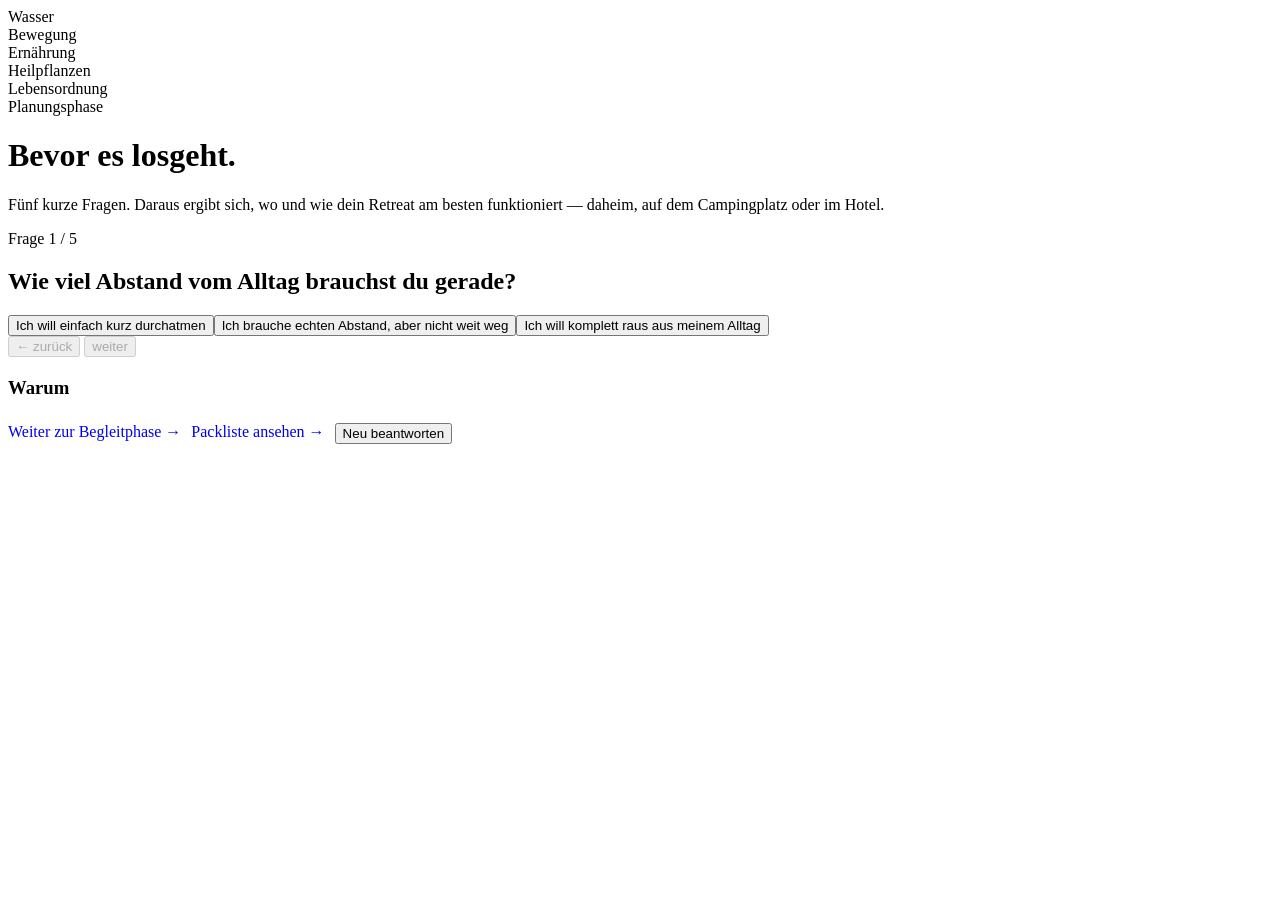
==== index.html @ 0ec99fc5 "Add files via upload" ====
<!doctype html>
<html lang="de">
<head>
<meta charset="utf-8">
<meta name="viewport" content="width=device-width, initial-scale=1">
<title>Retreat · Planungsphase</title>
<meta name="theme-color" content="#EFEDE4">
<link rel="manifest" href="manifest.webmanifest">
<link rel="icon" href="icon.svg" type="image/svg+xml">
<link rel="preconnect" href="https://fonts.googleapis.com">
<link href="https://fonts.googleapis.com/css2?family=Fraunces:opsz,wght@9..144,400;9..144,500;9..144,600&family=IBM+Plex+Sans:wght@400;500;600&family=IBM+Plex+Mono:wght@500&display=swap" rel="stylesheet">
<link rel="stylesheet" href="css/style.css">
</head>
<body>

<div class="app">
  <nav class="spine" aria-label="Kneipp-Säulen – roter Faden durch die App">
    <div class="spine-line"></div>
    <div class="node" data-pillar="wasser"><span class="node-tip">Wasser</span></div>
    <div class="node" data-pillar="bewegung"><span class="node-tip">Bewegung</span></div>
    <div class="node" data-pillar="ernaehrung"><span class="node-tip">Ernährung</span></div>
    <div class="node" data-pillar="heilpflanzen"><span class="node-tip">Heilpflanzen</span></div>
    <div class="node" data-pillar="lebensordnung"><span class="node-tip">Lebensordnung</span></div>
  </nav>

  <main class="stage">
    <div class="card">

      <div id="quiz">
        <header class="intro">
          <span class="label">Planungsphase</span>
          <h1>Bevor es losgeht.</h1>
          <p>Fünf kurze Fragen. Daraus ergibt sich, wo und wie dein Retreat am besten funktioniert — daheim, auf dem Campingplatz oder im Hotel.</p>
        </header>

        <div class="progress" id="progress"></div>

        <span class="q-num label" id="qNum"></span>
        <h2 class="q-text" id="qText"></h2>
        <div class="options" id="qOptions"></div>

        <div class="nav-row">
          <button class="btn-back" id="btnBack">← zurück</button>
          <button class="btn-next" id="btnNext" disabled>weiter</button>
        </div>
      </div>

      <div class="result" id="result">
        <span class="result-badge" id="resBadge"></span>
        <h2 id="resTitle"></h2>
        <p class="result-lede" id="resLede"></p>

        <div class="why">
          <h3>Warum</h3>
          <ul id="resWhy"></ul>
        </div>

        <div class="why" id="equipBox" style="display:none;">
          <h3>Zu bedenken</h3>
          <ul id="resEquip"></ul>
        </div>

        <span class="modus-tag" id="resModus"></span>
        <div style="display:flex; gap:10px; flex-wrap:wrap; margin-top:24px;">
          <a class="btn-next" style="text-decoration:none; display:inline-block;" href="begleitphase.html">Weiter zur Begleitphase →</a>
          <a class="btn-next" style="text-decoration:none; display:inline-block; background:var(--water);" href="packlisten.html">Packliste ansehen →</a>
          <button class="restart" id="btnRestart">Neu beantworten</button>
        </div>
      </div>

    </div>
  </main>
</div>

<script>
/* ---------------------------------------------------
   Fragebogen-Daten & Empfehlungslogik (regelbasiert,
   keine externen APIs / keine KI-Aufrufe – Phase 1
   soll 0 € Betriebskosten haben)
--------------------------------------------------- */
const questions = [
  {
    id: "ruhe",
    text: "Wie viel Abstand vom Alltag brauchst du gerade?",
    pillar: "lebensordnung",
    options: [
      { label: "Ich will einfach kurz durchatmen", score: { daheim:2, camping:0, hotel:0 } },
      { label: "Ich brauche echten Abstand, aber nicht weit weg", score: { daheim:0, camping:1, hotel:1 } },
      { label: "Ich will komplett raus aus meinem Alltag", score: { daheim:0, camping:2, hotel:1 } },
    ]
  },
  {
    id: "natur",
    text: "Naturverbunden oder komfortorientiert?",
    pillar: "wasser",
    options: [
      { label: "Am liebsten mit Komfort, drinnen", score: { daheim:1, camping:0, hotel:2 } },
      { label: "Etwas Natur, aber ein Dach über dem Kopf", score: { daheim:1, camping:1, hotel:1 } },
      { label: "Am liebsten direkt in der Natur", score: { daheim:0, camping:2, hotel:0 } },
    ]
  },
  {
    id: "budget",
    text: "Wie viel Budget steht zur Verfügung?",
    pillar: "lebensordnung",
    options: [
      { label: "Kein zusätzliches Budget", score: { daheim:2, camping:0, hotel:0 } },
      { label: "Ein kleines Budget", score: { daheim:0, camping:2, hotel:0 } },
      { label: "Ein größeres Budget", score: { daheim:0, camping:0, hotel:2 } },
    ]
  },
  {
    id: "zeit",
    text: "Wie viel Zeit steht zur Verfügung?",
    pillar: "lebensordnung",
    options: [
      { label: "Kürzere Einheiten über mehrere Wochen (Alltags-Modus)", modus: "alltag" },
      { label: "Ein ganzes Wochenende am Stück (Intensiv-Modus)", modus: "intensiv" },
    ]
  },
  {
    id: "bewegung",
    text: "Sanfte oder intensive Bewegung?",
    pillar: "bewegung",
    options: [
      { label: "Sanft — Yoga, Tai-Chi", bewegung: "sanft" },
      { label: "Intensiv — Laufen, Kraft", bewegung: "intensiv" },
      { label: "Beides mischen", bewegung: "beides" },
    ]
  },
];

const orte = {
  daheim: {
    badge: "Empfehlung",
    title: "Daheim, mit festem Tagesplan.",
    lede: "Kein Ortswechsel nötig — dafür ein klar durchgeplanter Tag, der die Struktur schafft, die sonst der neue Ort geben würde.",
    vorlauf: "Planungsvorlauf: 1–2 Tage reichen."
  },
  camping: {
    badge: "Empfehlung",
    title: "Campingplatz, mehr Naturnähe.",
    lede: "Der Ortswechsel und die Natur ringsum übernehmen einen Teil der Wirkung — dafür etwas mehr Vorbereitung nötig.",
    vorlauf: "Planungsvorlauf: 1–2 Wochen, besonders in der Hauptsaison."
  },
  hotel: {
    badge: "Empfehlung",
    title: "Hotel, mit mehr Komfort.",
    lede: "Keine Selbstversorgung nötig — der Kopf bleibt frei für Meditation, Reflexion und Bewegung statt fürs Organisieren.",
    vorlauf: "Planungsvorlauf: 1–2 Wochen, besonders in der Hauptsaison."
  }
};

let current = 0;
const answers = new Array(questions.length).fill(null);

const qNum = document.getElementById('qNum');
const qText = document.getElementById('qText');
const qOptions = document.getElementById('qOptions');
const progress = document.getElementById('progress');
const btnBack = document.getElementById('btnBack');
const btnNext = document.getElementById('btnNext');
const quizEl = document.getElementById('quiz');
const resultEl = document.getElementById('result');

function buildProgress(){
  progress.innerHTML = '';
  questions.forEach(()=>{
    const i = document.createElement('i');
    i.innerHTML = '<b></b>';
    progress.appendChild(i);
  });
}
buildProgress();

function setPillar(pillar){
  document.querySelectorAll('.node').forEach(n=>{
    n.dataset.active = (n.dataset.pillar === pillar) ? "true" : "false";
  });
}

function render(){
  const q = questions[current];
  qNum.textContent = `Frage ${current+1} / ${questions.length}`;
  qText.textContent = q.text;
  setPillar(q.pillar);

  qOptions.innerHTML = '';
  q.options.forEach((opt, idx)=>{
    const b = document.createElement('button');
    b.className = 'opt' + (answers[current]===idx ? ' picked' : '');
    b.textContent = opt.label;
    b.onclick = () => {
      answers[current] = idx;
      render();
    };
    qOptions.appendChild(b);
  });

  progress.querySelectorAll('i b').forEach((b,i)=>{
    b.style.width = (i < current || (i===current)) ? (i<current ? '100%' : (answers[current]!==null?'100%':'0%')) : '0%';
  });

  btnBack.disabled = current===0;
  btnNext.disabled = answers[current]===null;
  btnNext.textContent = current===questions.length-1 ? 'Ergebnis ansehen' : 'weiter';
}

btnBack.onclick = () => { if(current>0){ current--; render(); } };
btnNext.onclick = () => {
  if(answers[current]===null) return;
  if(current < questions.length-1){
    current++;
    render();
  } else {
    showResult();
  }
};

function showResult(){
  const totals = { daheim:0, camping:0, hotel:0 };
  let modus = null, bewegung = null;

  questions.forEach((q, i)=>{
    const chosen = q.options[answers[i]];
    if(chosen.score){
      totals.daheim += chosen.score.daheim;
      totals.camping += chosen.score.camping;
      totals.hotel += chosen.score.hotel;
    }
    if(chosen.modus) modus = chosen.modus;
    if(chosen.bewegung) bewegung = chosen.bewegung;
  });

  const ranking = Object.entries(totals).sort((a,b)=>b[1]-a[1]);
  const winner = ranking[0][0];
  const ort = orte[winner];

  document.getElementById('resBadge').textContent = ort.badge;
  document.getElementById('resTitle').textContent = ort.title;
  document.getElementById('resLede').textContent = ort.lede;

  const why = document.getElementById('resWhy');
  why.innerHTML = '';
  questions.forEach((q,i)=>{
    const chosen = q.options[answers[i]];
    if(chosen.score){
      const li = document.createElement('li');
      li.textContent = `${q.text} → „${chosen.label}“`;
      why.appendChild(li);
    }
  });
  const vorlaufLi = document.createElement('li');
  vorlaufLi.textContent = ort.vorlauf;
  why.appendChild(vorlaufLi);

  const equipBox = document.getElementById('equipBox');
  const equip = document.getElementById('resEquip');
  equip.innerHTML = '';
  if(bewegung === 'intensiv' || bewegung === 'beides'){
    equipBox.style.display = 'block';
    const li = document.createElement('li');
    li.textContent = winner === 'daheim'
      ? 'Für intensive Bewegung: Laufschuhe/Kraft-Equipment bereitlegen, das du daheim hast.'
      : 'Für intensive Bewegung unterwegs: Laufschuhe und ggf. leichtes Kraft-Equipment einpacken.';
    equip.appendChild(li);
  }

  document.getElementById('resModus').textContent =
    modus === 'intensiv' ? 'Intensiv-Modus · kompaktes Wochenende' : 'Alltags-Modus · kurze Einheiten über mehrere Wochen';

  setPillar(bewegung ? 'bewegung' : null);

  quizEl.style.display = 'none';
  resultEl.style.display = 'block';
}

document.getElementById('btnRestart').onclick = () => {
  current = 0;
  answers.fill(null);
  resultEl.style.display = 'none';
  quizEl.style.display = 'block';
  render();
};

render();

/* Service Worker für Offline-Fähigkeit (Phase B baut hierauf auf) */
if ('serviceWorker' in navigator) {
  window.addEventListener('load', () => {
    navigator.serviceWorker.register('sw.js').catch(()=>{});
  });
}
</script>
</body>
</html>
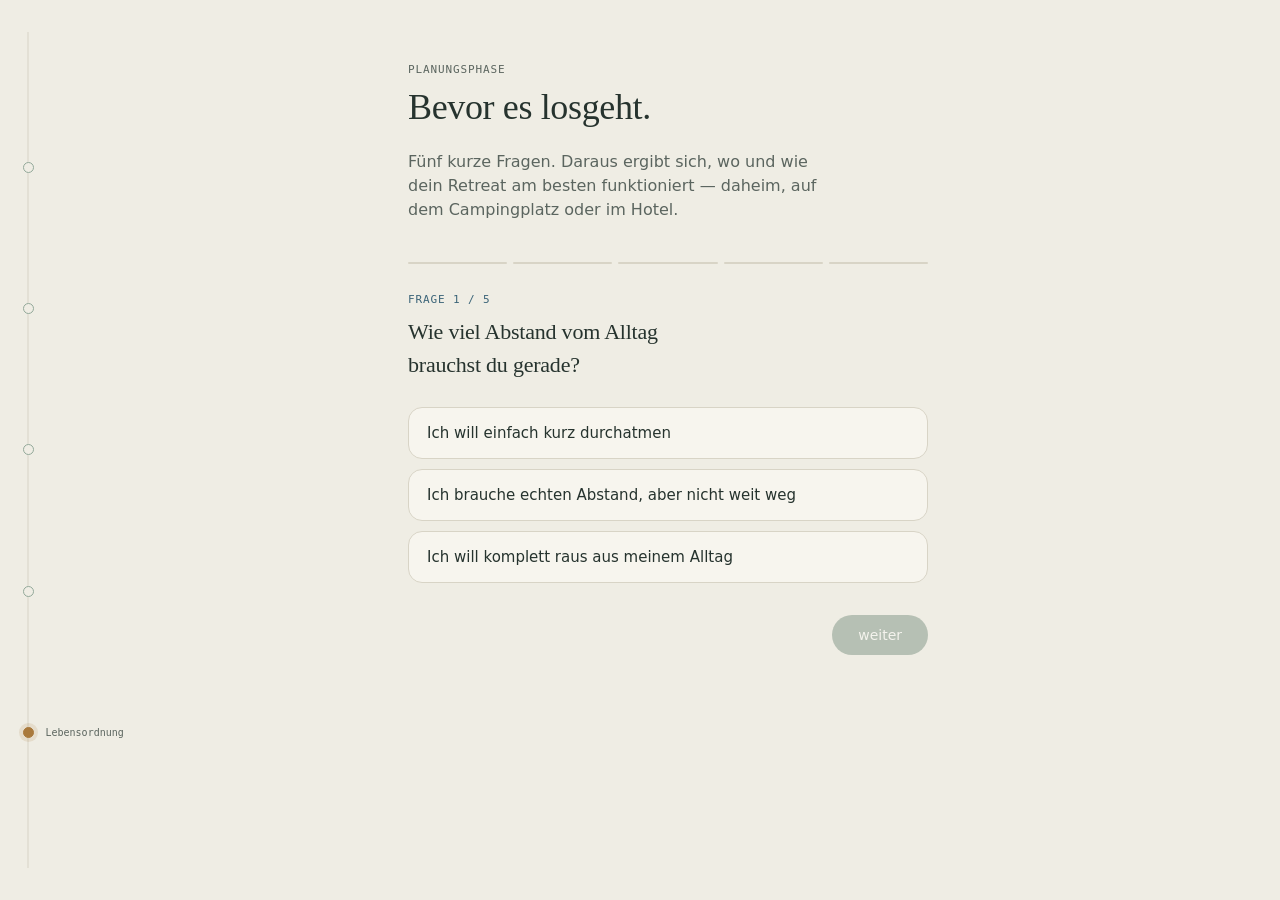
==== commit 7a3f9989: "Tageplan + Woop Vordruck" ====
--- a/index.html
+++ b/index.html
@@ -62,7 +62,8 @@
 
         <span class="modus-tag" id="resModus"></span>
         <div style="display:flex; gap:10px; flex-wrap:wrap; margin-top:24px;">
-          <a class="btn-next" style="text-decoration:none; display:inline-block;" href="begleitphase.html">Weiter zur Begleitphase →</a>
+          <a class="btn-next" style="text-decoration:none; display:inline-block; background:var(--ochre);" href="tagesplan.html">Tagesplan erstellen →</a>
+          <a class="btn-next" style="text-decoration:none; display:inline-block;" href="begleitphase.html">Bausteine ansehen →</a>
           <a class="btn-next" style="text-decoration:none; display:inline-block; background:var(--water);" href="packlisten.html">Packliste ansehen →</a>
           <button class="restart" id="btnRestart">Neu beantworten</button>
         </div>
@@ -273,6 +274,13 @@
 
   quizEl.style.display = 'none';
   resultEl.style.display = 'block';
+
+  /* Ergebnis lokal speichern, damit der Tagesplan-Generator ort/modus/bewegung kennt */
+  try {
+    localStorage.setItem('retreat-quiz-result-v1', JSON.stringify({
+      ort: winner, modus, bewegung, savedAt: Date.now()
+    }));
+  } catch (e) { /* Speicher nicht verfügbar – Tagesplan fragt dann manuell nach */ }
 }
 
 document.getElementById('btnRestart').onclick = () => {
--- a/css/style.css
+++ b/css/style.css
@@ -0,0 +1,242 @@
+  :root{
+    --paper:#EFEDE4;
+    --paper-raised:#F7F5EE;
+    --ink:#26332E;
+    --ink-soft:#5B655F;
+    --moss:#4F6F5C;
+    --sage:#93A99A;
+    --water:#3B6478;
+    --ochre:#A9793C;
+    --line:#D8D4C6;
+    --radius:14px;
+  }
+  *{box-sizing:border-box;}
+  html,body{margin:0;padding:0;}
+  body{
+    background:var(--paper);
+    color:var(--ink);
+    font-family:'IBM Plex Sans', system-ui, sans-serif;
+    line-height:1.5;
+    min-height:100vh;
+    -webkit-font-smoothing:antialiased;
+  }
+  h1,h2,h3{
+    font-family:'Fraunces', Georgia, serif;
+    font-weight:500;
+    margin:0;
+    letter-spacing:-0.01em;
+  }
+  .label{
+    font-family:'IBM Plex Mono', monospace;
+    font-size:11px;
+    letter-spacing:0.08em;
+    text-transform:uppercase;
+    color:var(--ink-soft);
+  }
+
+  /* ---- Layout: Faden + Bühne ---- */
+  .app{
+    display:grid;
+    grid-template-columns:56px 1fr;
+    min-height:100vh;
+  }
+  @media (max-width:640px){
+    .app{grid-template-columns:1fr;}
+    .spine{
+      grid-row:1;
+      flex-direction:row !important;
+      width:100%;
+      height:64px;
+      padding:0 20px !important;
+    }
+    .spine-line{
+      top:50% !important; left:20px !important; right:20px !important; bottom:auto !important;
+      width:auto !important; height:1px !important;
+    }
+  }
+
+  .spine{
+    position:relative;
+    display:flex;
+    flex-direction:column;
+    align-items:center;
+    justify-content:space-evenly;
+    padding:32px 0;
+    background:var(--paper);
+  }
+  .spine-line{
+    position:absolute;
+    top:32px; bottom:32px; left:50%;
+    width:1px;
+    background:var(--line);
+    transform:translateX(-50%);
+  }
+  .node{
+    position:relative;
+    width:11px;height:11px;border-radius:50%;
+    background:var(--paper);
+    border:1.5px solid var(--sage);
+    transition:all .5s cubic-bezier(.3,.7,.2,1);
+    cursor:default;
+  }
+  .node[data-active="true"]{
+    background:var(--ochre);
+    border-color:var(--ochre);
+    box-shadow:0 0 0 4px rgba(169,121,60,.15);
+  }
+  .node-tip{
+    position:absolute;
+    left:22px; top:50%; transform:translateY(-50%);
+    white-space:nowrap;
+    font-family:'IBM Plex Mono', monospace;
+    font-size:10px;
+    color:var(--ink-soft);
+    opacity:0;
+    transition:opacity .3s;
+    pointer-events:none;
+  }
+  @media (min-width:641px){
+    .node:hover .node-tip, .node[data-active="true"] .node-tip{opacity:1;}
+  }
+
+  .stage{
+    display:flex;
+    align-items:flex-start;
+    justify-content:center;
+    padding:56px 24px 100px;
+  }
+  .card{
+    width:100%;
+    max-width:520px;
+  }
+  header.intro{margin-bottom:40px;}
+  header.intro h1{font-size:clamp(28px,5vw,36px);margin-bottom:10px;}
+  header.intro p{color:var(--ink-soft); max-width:42ch;}
+
+  .progress{
+    display:flex; gap:6px; margin-bottom:28px;
+  }
+  .progress i{
+    flex:1; height:2px; background:var(--line); border-radius:2px; overflow:hidden;
+  }
+  .progress i b{
+    display:block; height:100%; width:0%; background:var(--moss);
+    transition:width .4s ease;
+  }
+
+  .q-num{color:var(--water); margin-bottom:6px; display:block;}
+  .q-text{font-size:22px; margin-bottom:26px; max-width:26ch;}
+
+  .options{display:flex; flex-direction:column; gap:10px;}
+  .opt{
+    text-align:left;
+    padding:16px 18px;
+    background:var(--paper-raised);
+    border:1px solid var(--line);
+    border-radius:var(--radius);
+    font-family:inherit;
+    font-size:15px;
+    color:var(--ink);
+    cursor:pointer;
+    transition:border-color .2s, background .2s, transform .15s;
+  }
+  .opt:hover{border-color:var(--sage);}
+  .opt:active{transform:scale(.99);}
+  .opt.picked{
+    border-color:var(--moss);
+    background:#EAF0EB;
+  }
+
+  .nav-row{
+    display:flex; justify-content:space-between; align-items:center; margin-top:32px;
+  }
+  .btn-back{
+    background:none; border:none; color:var(--ink-soft); font-family:inherit;
+    font-size:14px; cursor:pointer; padding:8px 0;
+  }
+  .btn-back:disabled{visibility:hidden;}
+  .btn-next{
+    background:var(--moss); color:#fff; border:none; border-radius:999px;
+    padding:12px 26px; font-family:inherit; font-size:14px; cursor:pointer;
+    transition:background .2s, opacity .2s;
+  }
+  .btn-next:disabled{opacity:.35; cursor:default;}
+  .btn-next:not(:disabled):hover{background:#3F5B4B;}
+
+  /* ---- Ergebnis ---- */
+  .result{display:none;}
+  .result-badge{
+    font-family:'IBM Plex Mono', monospace;
+    font-size:11px; letter-spacing:.08em; text-transform:uppercase;
+    color:var(--water); margin-bottom:10px; display:block;
+  }
+  .result h2{font-size:clamp(30px,6vw,42px); margin-bottom:16px;}
+  .result-lede{font-size:16px; color:var(--ink-soft); max-width:42ch; margin-bottom:28px;}
+  .why{
+    background:var(--paper-raised);
+    border:1px solid var(--line);
+    border-radius:var(--radius);
+    padding:20px 22px;
+    margin-bottom:16px;
+  }
+  .why h3{font-size:14px; font-family:'IBM Plex Mono', monospace; text-transform:uppercase; letter-spacing:.06em; font-weight:500; color:var(--ink-soft); margin-bottom:12px;}
+  .why ul{margin:0; padding-left:18px; color:var(--ink);}
+  .why li{margin-bottom:6px;}
+  .modus-tag{
+    display:inline-block;
+    margin-top:18px;
+    padding:6px 14px;
+    border-radius:999px;
+    background:#EAF0EB;
+    color:var(--moss);
+    font-family:'IBM Plex Mono', monospace;
+    font-size:11px;
+    letter-spacing:.05em;
+  }
+  .restart{
+    margin-top:32px;
+    background:none;
+    border:1px solid var(--line);
+    color:var(--ink-soft);
+    border-radius:999px;
+    padding:10px 20px;
+    font-family:inherit;
+    font-size:13px;
+    cursor:pointer;
+  }
+  .restart:hover{border-color:var(--sage);}
+
+/* ---- Begleitphase: Bausteinliste ---- */
+.baustein-list{display:flex; flex-direction:column; gap:14px;}
+.baustein{
+  border:1px solid var(--line);
+  border-radius:var(--radius);
+  background:var(--paper-raised);
+  overflow:hidden;
+}
+.baustein-head{
+  display:flex; justify-content:space-between; align-items:center;
+  padding:18px 20px; cursor:pointer; gap:16px;
+}
+.baustein-head:hover{background:#F1EFE6;}
+.baustein-title{font-family:'Fraunces', serif; font-size:18px; font-weight:500;}
+.baustein-meta{font-family:'IBM Plex Mono', monospace; font-size:11px; color:var(--ink-soft); white-space:nowrap;}
+.baustein-chevron{transition:transform .3s; color:var(--sage); flex-shrink:0;}
+.baustein.open .baustein-chevron{transform:rotate(180deg);}
+.baustein-body{
+  max-height:0; overflow:hidden; transition:max-height .35s ease;
+  padding:0 20px;
+}
+.baustein.open .baustein-body{padding:0 20px 22px;}
+.baustein-body-inner{border-top:1px solid var(--line); padding-top:16px; white-space:pre-line; font-size:15px; color:var(--ink);}
+.baustein-body-inner h4{font-family:'IBM Plex Mono', monospace; font-size:11px; text-transform:uppercase; letter-spacing:.06em; color:var(--water); margin:18px 0 8px; font-weight:500;}
+.baustein-body-inner h4:first-child{margin-top:0;}
+.modus-note{
+  font-size:13px; color:var(--ink-soft); background:#EAF0EB; border-radius:10px;
+  padding:12px 16px; margin-bottom:22px;
+}
+.back-link{
+  display:inline-block; margin-bottom:24px; color:var(--ink-soft);
+  text-decoration:none; font-size:14px;
+}
+.back-link:hover{color:var(--moss);}
